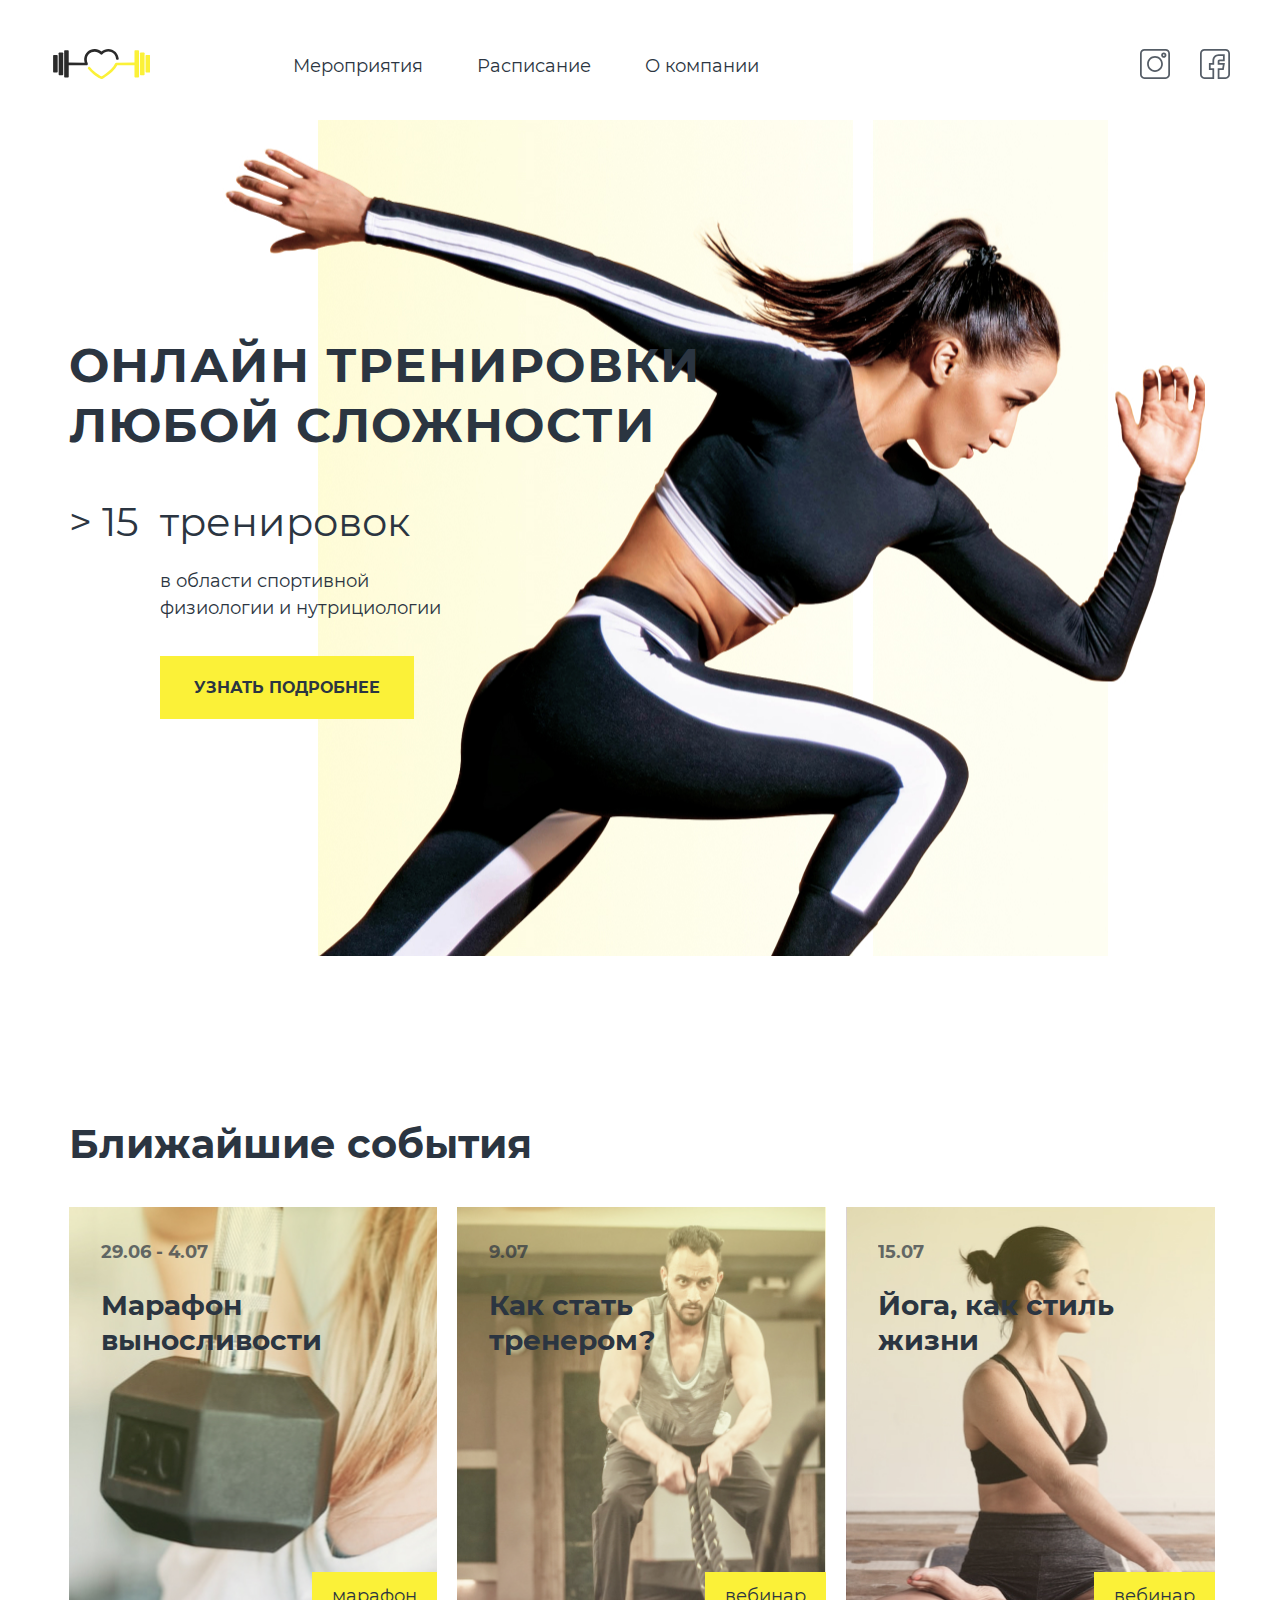
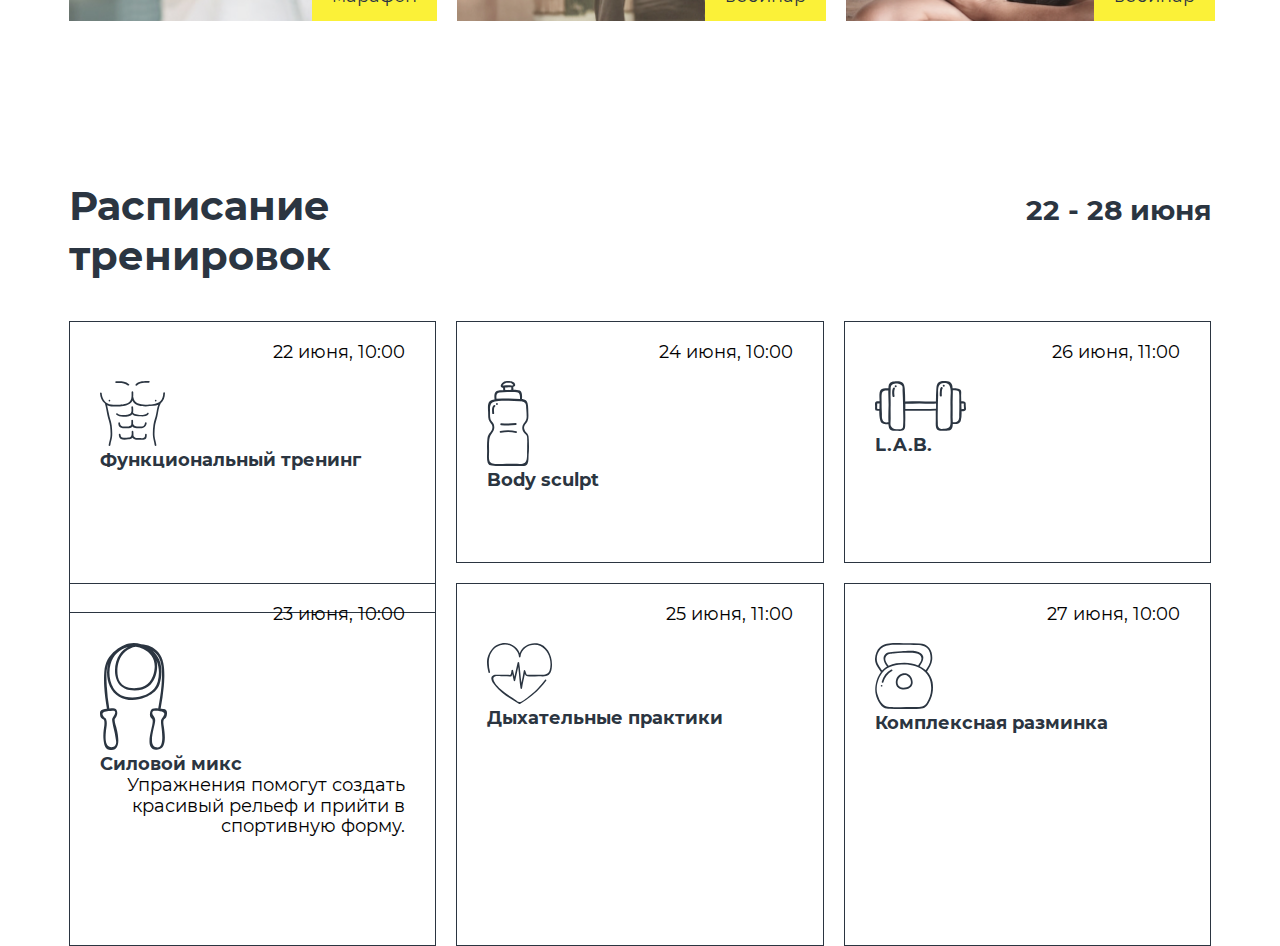
==== index.html @ 78ab70d5 "add home page" ====
<!DOCTYPE html>
<html lang="en">
<head>
    <meta charset="UTF-8">
    <meta http-equiv="X-UA-Compatible" content="IE=edge">
    <meta name="viewport" content="width=device-width, initial-scale=1.0">
    <title>Фитнес</title>
    <link rel="stylesheet" href="css/normalize.css">
    <link rel="stylesheet" href="css/main.css">
</head>
<body>
    <header>
        <div class="header-item">
            <div class="header-lg">
                <a href="index.html" class="header-logo"></a>
            </div>
            <nav>
                <ul class="header-nav">
                    <li><a href="#">Мероприятия</a></li>
                    <li><a href="#">Расписание</a></li>
                    <li><a href="#">О компании</a></li>
                </ul>
            </nav>
        </div>
        <div class="social-icons">
            <a href="#"><img src="img/instagram.svg" alt="inst"></a>
            <a href="#"><img src="img/fb.svg" alt="fb"></a>
        </div>
    </header>
    <div class="banner">
        <div class="container">
            <div class="banner-flex">
                <div class="banner-content">
                    <h1>онлайн тренировки любой&nbsp;сложности</h1>
                    <div class="banner-cont-flex">
                            <span>&gt;&nbsp;15</span>
                        <div>
                            <span> тренировок</span>
                            <p>в области спортивной физиологии и&nbsp;нутрициологии</p>
                            <a href="#">Узнать подробнее</a>
                        </div>
                    </div>
                    
                </div>
            </div>
        </div>
    </div>
    <section class="events">
        <div class="container">
            <div class="section-header">
                <h2>Ближайшие события</h2>
            </div>
            <div class="events-flex">
                <div class="events-item1 eventbg">
                    <p>29.06 - 4.07</p>
                    <h3>Марафон выносливости</h3>
                    <span>марафон</span>
                </div>
                <div class="events-item2 eventbg">
                    <p>9.07</p>
                    <h3>Как стать<br>тренером?</h3>
                    <span>вебинар</span>
                </div>
                <div class="events-item3 eventbg">
                    <p>15.07</p>
                    <h3>Йога, как стиль жизни</h3>
                    <span>вебинар</span>
                </div>
            </div>
        </div>
    </section>
    <section class="timetable">
        <div class="container">
            <div class="section-header">
                <h2>Расписание<br>тренировок</h2>
                <p>22 - 28 июня</p>
            </div>
            <div class="timetable-grid">
                <div class="timetable-grid-item">
                    <p>22 июня, 10:00</p>
                    <img src="img/body.svg" alt="body">
                    <h4>Функциональный тренинг</h4>
                </div>
                <div class="timetable-grid-item">
                    <p>24 июня, 10:00</p>
                    <img src="img/bottle.svg" alt="bottle">
                    <h4>Body sculpt</h4>
                </div>
                <div class="timetable-grid-item">
                    <p>26 июня, 11:00</p>
                    <img src="img/dumbbell.svg" alt="dumbbell">
                    <h4>L.A.B.</h4>
                </div>
                <div class="timetable-grid-item">
                    <p>23 июня, 10:00</p>
                    <img src="img/jump.svg" alt="jump">
                    <h4>Силовой микс</h4>
                    <p class="description">Упражнения помогут создать красивый рельеф и прийти в спортивную форму.</p>
                </div>
                <div class="timetable-grid-item">
                    <p>25 июня, 11:00</p>
                    <img src="img/heart.svg" alt="heart">
                    <h4>Дыхательные практики</h4>
                </div>
                <div class="timetable-grid-item">
                    <p>27 июня, 10:00</p>
                    <img src="img/weight.svg" alt="weight">
                    <h4>Комплексная разминка</h4>
                </div>
            </div>
        </div>
    </section>
</body>
</html>
---- css/main.css ----
@font-face {
    font-family: 'Montserrat';
    font-style: normal;
    font-weight: 700;
    src: url(../fonts/Montserrat-Bold.ttf) format("truetype");
}
@font-face {
    font-family: 'Montserrat';
    font-style: normal;
    font-weight: 400;
    src: url(../fonts/Montserrat-Regular.ttf) format("truetype");
}
body {
    font-family: 'Montserrat', sans-serif;
    font-weight: 400;
    color: #2B3541;
}
a {
    text-decoration: none;
    color: #2B3541;
}
.container {
    max-width: 1143px;
    margin: 0 auto;
    padding-left: 15px;
    padding-right: 15px;
}
header {
    display: flex;
    justify-content: space-between;
    padding: 49px 50px 27px 52.6px;
}
.header-logo {
    background-image: url(../img/logo.svg);
    background-repeat: no-repeat;
    background-position: center center;
    display: block;
    width: 97px;
    height: 30px;
}
.header-nav {
    list-style-type: none;
    display: flex;
    gap: 54px;
    margin-top: 7px;
    padding-left: 0;
}
.header-item {
    display: flex;
    justify-content: space-between;
    flex-basis: 44.2%;
}
.header-nav a {
    font-size: 18px;
}
.social-icons {
    display: flex;
    gap: 30px;
}
.banner {
    background-image: url(../img/banner-bg.jpg);
    background-repeat: no-repeat;
    background-position:  78% 79%;
    padding-top: 215px;
    padding-bottom: 259px;
    margin-bottom: 165px;
}
h1 {
    font-weight: 700;
    font-size: 48px;
    text-transform: uppercase;
    max-width: 676px;
    margin-top: 0;
    margin-bottom: 44px;
    letter-spacing: 0.03em;
    line-height: 125%;
}
.banner-cont-flex {
    display: flex;
    justify-content: start;
    gap: 21px;
}
.banner-content span {
    font-size: 40px;
}
.banner-content p {
    font-size: 18px;
    line-height: 150%;
    max-width: 297px;
    margin-top: 23px;
    margin-bottom: 57px;
}
.banner-content a {
    font-weight: 700;
    background-color: #FBF138;
    padding: 22px 34px;
    font-size: 16px;
    text-transform: uppercase;
}
.section-header h2 {
    font-weight: 700;
    font-size: 40px;
    margin: 0;
}
.events-flex {
    display: flex;
    justify-content: space-between;
    gap: 20px;
}
.eventbg {
    background-repeat: no-repeat;
    background-size: cover;
    background-position: center center;
    flex: 0 0 29.47%;
    height: 29.6vw;
    padding-top: 35px;
    padding-left: 32px;
    position: relative;
}
.events-item1 {
    background-image: url(../img/event1.jpg);
}
.events-item2 {
    background-image: url(../img/event2.jpg);
}
.events-item3 {
    background-image: url(../img/event3.jpg);
}
.eventbg p {
    font-weight: 700;
    font-size: 18px;
    opacity: 70%;
    margin-top: 0;
    margin-bottom: 25px;
}
.eventbg h3 {
    font-weight: 700;
    font-size: 28px;
    line-height: 125%;
    margin: 0;
}
.eventbg span {
    background: #FBF138;
    font-size: 18px;
    padding:14px 20px;
    position: absolute;
    bottom: 0;
    right: 0;
}
.events {
    margin-bottom: 160px;
}
.section-header {
    display: flex;
    justify-content: space-between;
    align-items: baseline;
    margin-bottom: 40px;
}
.timetable h2 {
    line-height: 1.25;
}
.section-header p {
    font-weight: 700;
    font-size: 28px;
    margin: 0;
}
.timetable-grid {
    display: grid;
    grid-template-columns: repeat(3, 1fr);
    gap: 20px;
    grid-template-rows: 40% 60%;
}
.timetable-grid-item {
    font-size: 18px;
    border: 1px solid;
    padding: 20px 30px;
}
.timetable-grid-item p {
    text-align: right;
    color: #010101;
    margin-top: 0;
}
.timetable-grid-item h4 {
    font-weight: 700;
    margin: 0;
}
.timetable-grid-item:nth-child(1) {
    height: 250px;
}
/* adaptive */

@media (max-width:1439px) {
    .header-item {
        flex-basis: 60%;
    }
}
@media (max-width:1111px) {
    .header-item {
        flex-basis: 83%;
    }
}
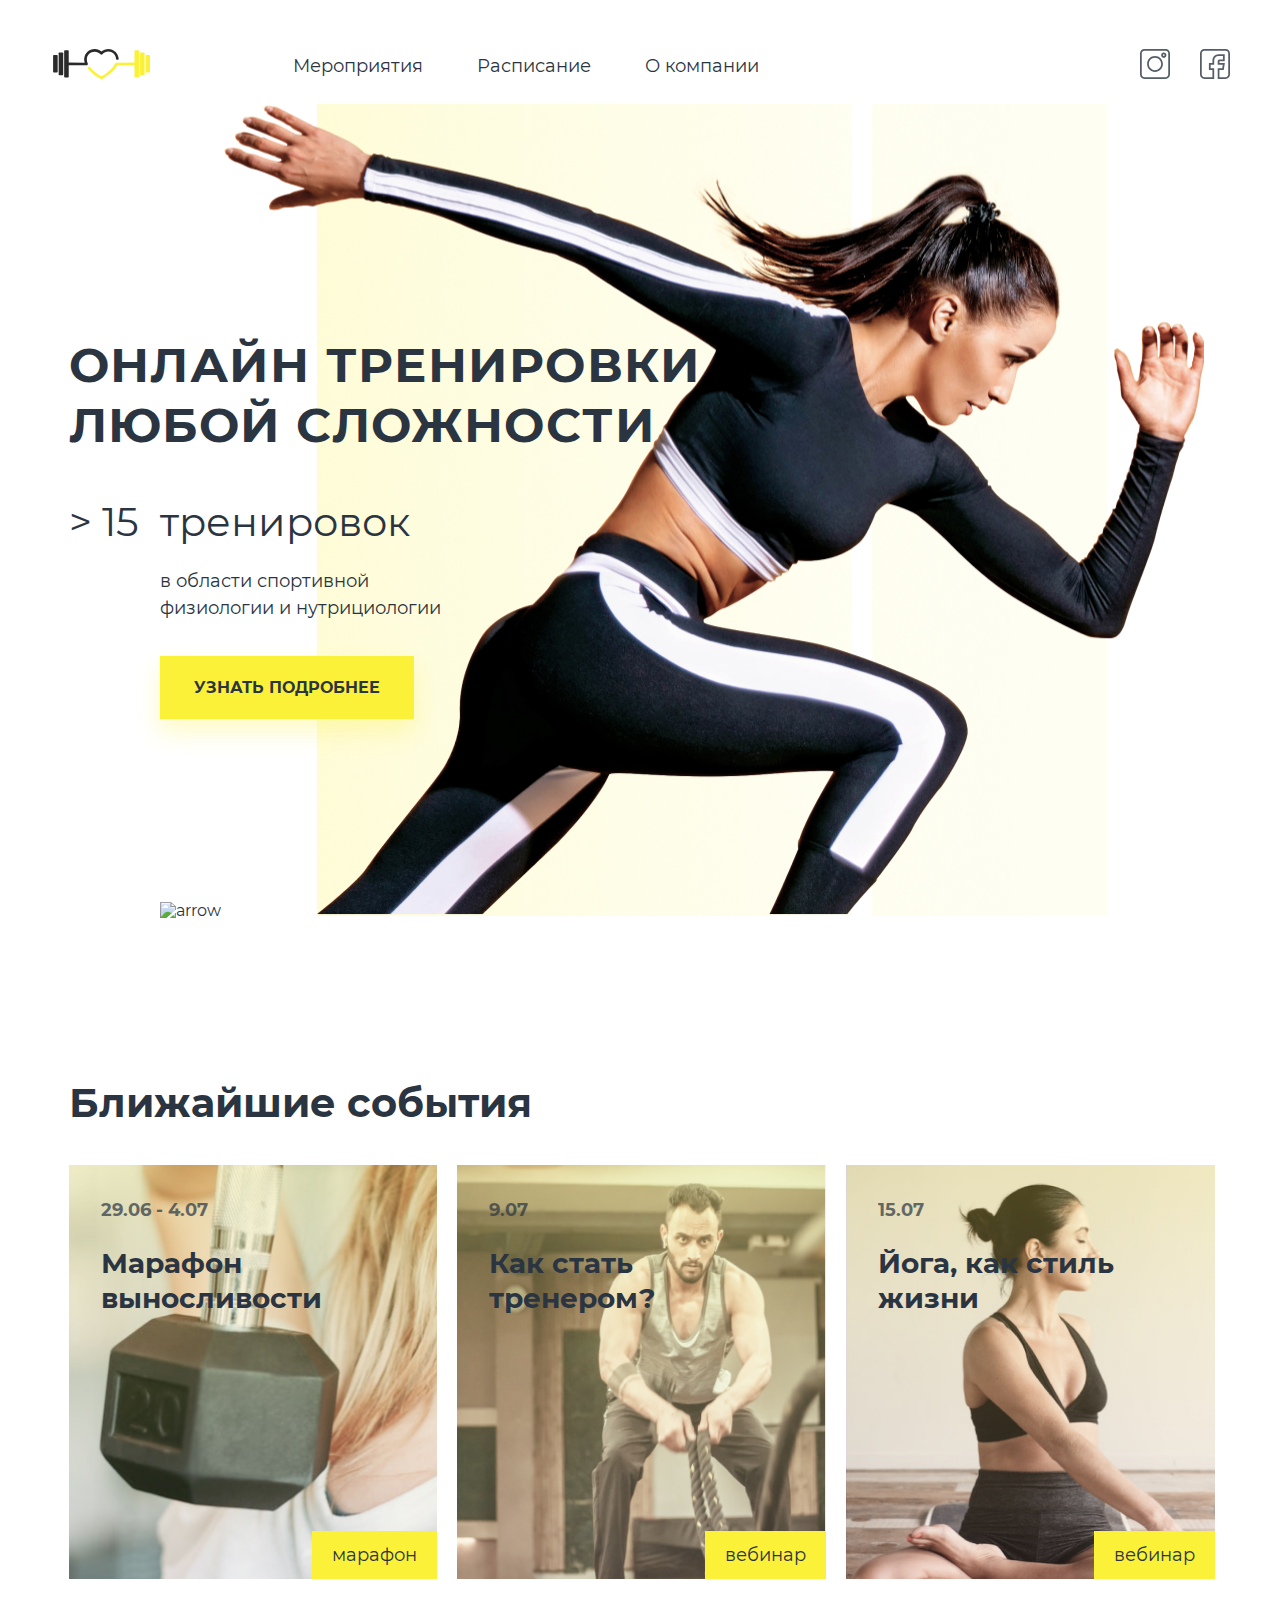
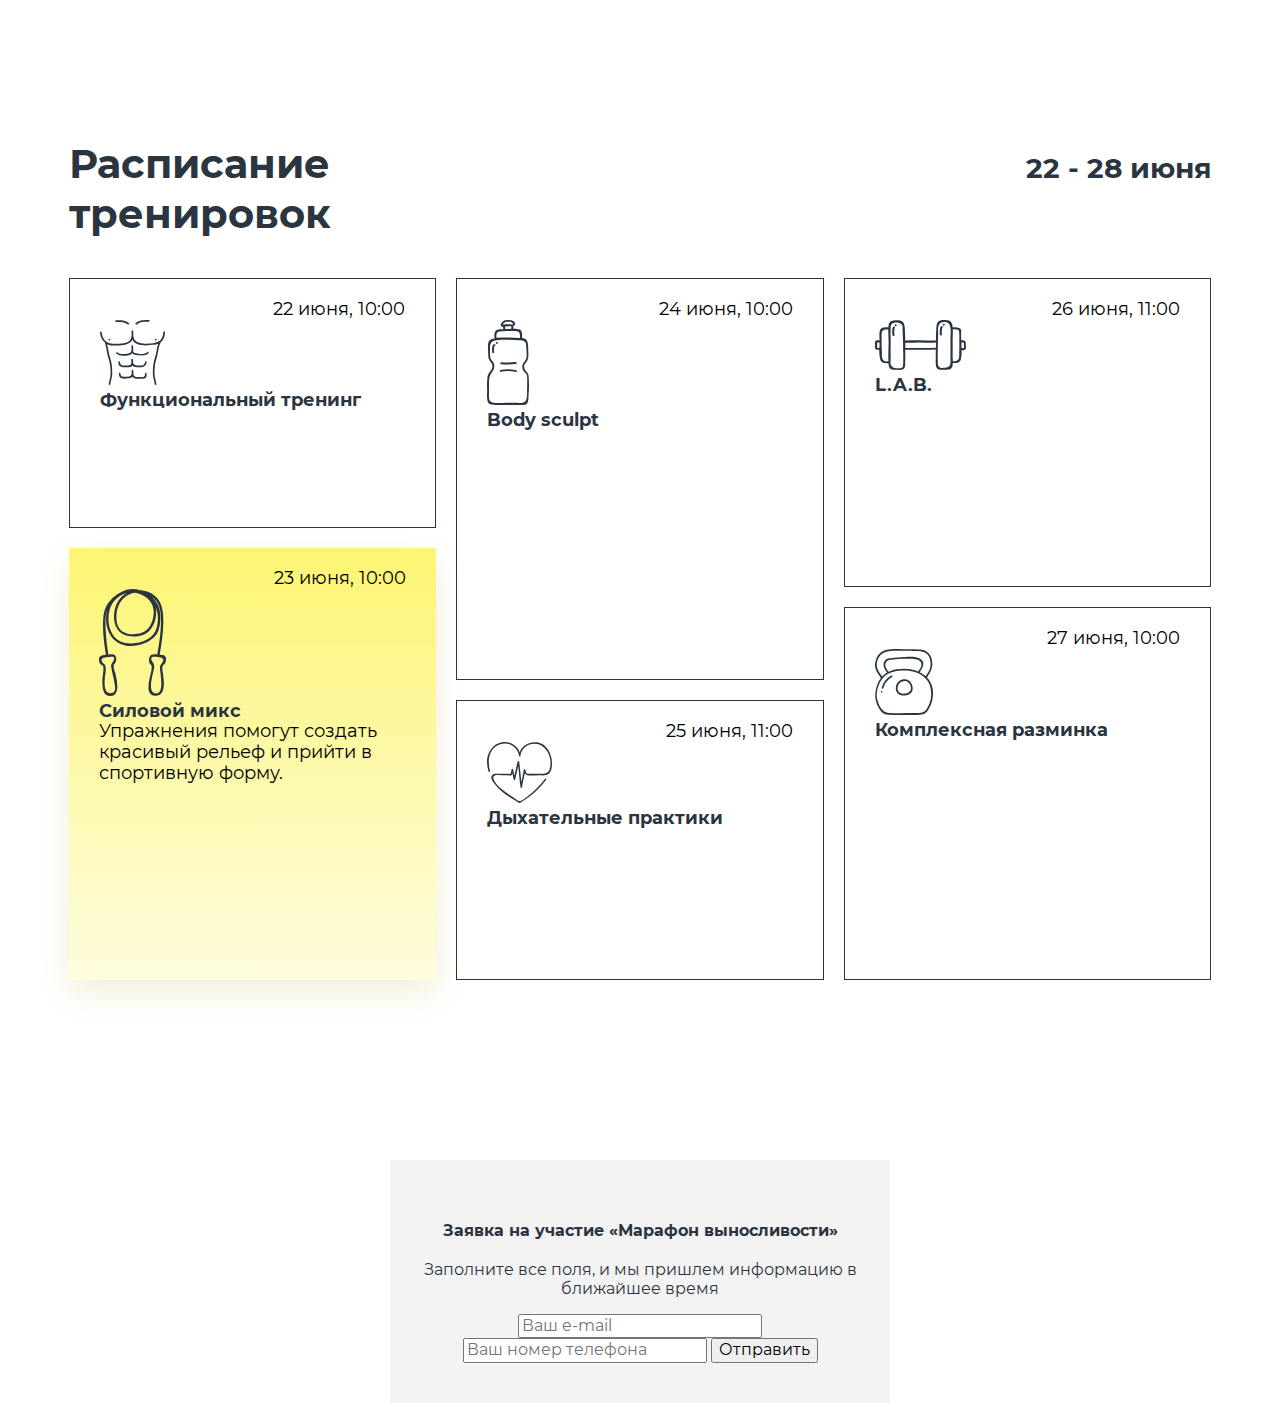
==== commit 4915dfe7: "add new version of site" ====
--- a/index.html
+++ b/index.html
@@ -6,7 +6,7 @@
     <meta name="viewport" content="width=device-width, initial-scale=1.0">
     <title>Фитнес</title>
     <link rel="stylesheet" href="css/normalize.css">
-    <link rel="stylesheet" href="css/main.css">
+    <link rel="stylesheet" href="css/index.css">
 </head>
 <body>
     <header>
@@ -16,7 +16,7 @@
             </div>
             <nav>
                 <ul class="header-nav">
-                    <li><a href="#">Мероприятия</a></li>
+                    <li><a href="#events">Мероприятия</a></li>
                     <li><a href="#">Расписание</a></li>
                     <li><a href="#">О компании</a></li>
                 </ul>
@@ -27,88 +27,100 @@
             <a href="#"><img src="img/fb.svg" alt="fb"></a>
         </div>
     </header>
-    <div class="banner">
-        <div class="container">
-            <div class="banner-flex">
-                <div class="banner-content">
-                    <h1>онлайн тренировки любой&nbsp;сложности</h1>
-                    <div class="banner-cont-flex">
+    <main>
+        <div class="banner">
+            <div class="container">
+                <div class="banner-flex">
+                    <div class="banner-content">
+                        <h1>онлайн тренировки любой&nbsp;сложности</h1>
+                        <div class="banner-cont-flex">
                             <span>&gt;&nbsp;15</span>
-                        <div>
-                            <span> тренировок</span>
-                            <p>в области спортивной физиологии и&nbsp;нутрициологии</p>
-                            <a href="#">Узнать подробнее</a>
+                            <div class="banner-cont-atem">
+                                <span> тренировок</span>
+                                <p>в области спортивной физиологии и&nbsp;нутрициологии</p>
+                                <a class="banner-btn btn-style" href="#">Узнать подробнее</a>
+                                <a  class="banner-arrow" href="#"><img src="img/arrow.svg" alt="arrow"></a>
+                            </div>
                         </div>
                     </div>
-                    
                 </div>
             </div>
         </div>
-    </div>
-    <section class="events">
-        <div class="container">
-            <div class="section-header">
-                <h2>Ближайшие события</h2>
-            </div>
-            <div class="events-flex">
-                <div class="events-item1 eventbg">
-                    <p>29.06 - 4.07</p>
-                    <h3>Марафон выносливости</h3>
-                    <span>марафон</span>
+        <section class="events" id="events">
+            <div class="container">
+                <div class="section-header">
+                    <h2>Ближайшие события</h2>
                 </div>
-                <div class="events-item2 eventbg">
-                    <p>9.07</p>
-                    <h3>Как стать<br>тренером?</h3>
-                    <span>вебинар</span>
-                </div>
-                <div class="events-item3 eventbg">
-                    <p>15.07</p>
-                    <h3>Йога, как стиль жизни</h3>
-                    <span>вебинар</span>
+                <div class="events-flex">
+                    <div class="events-item event1">
+                        <p>29.06 - 4.07</p>
+                        <h3>Марафон выносливости</h3>
+                        <a class="btn-style" href="#pop-up">Участвовать</a>
+                        <span>марафон</span>
+                    </div>
+                    <div class="events-item event2">
+                        <p>9.07</p>
+                        <h3>Как стать<br>тренером?</h3>
+                        <span>вебинар</span>
+                    </div>
+                    <div class="events-item event3">
+                        <p>15.07</p>
+                        <h3>Йога, как стиль жизни</h3>
+                        <span>вебинар</span>
+                    </div>
                 </div>
             </div>
-        </div>
-    </section>
-    <section class="timetable">
-        <div class="container">
-            <div class="section-header">
-                <h2>Расписание<br>тренировок</h2>
-                <p>22 - 28 июня</p>
-            </div>
-            <div class="timetable-grid">
-                <div class="timetable-grid-item">
-                    <p>22 июня, 10:00</p>
-                    <img src="img/body.svg" alt="body">
-                    <h4>Функциональный тренинг</h4>
+        </section>
+        <section class="timetable">
+            <div class="container">
+                <div class="section-header">
+                    <h2>Расписание<br>тренировок</h2>
+                    <p>22 - 28 июня</p>
                 </div>
-                <div class="timetable-grid-item">
-                    <p>24 июня, 10:00</p>
-                    <img src="img/bottle.svg" alt="bottle">
-                    <h4>Body sculpt</h4>
-                </div>
-                <div class="timetable-grid-item">
-                    <p>26 июня, 11:00</p>
-                    <img src="img/dumbbell.svg" alt="dumbbell">
-                    <h4>L.A.B.</h4>
-                </div>
-                <div class="timetable-grid-item">
-                    <p>23 июня, 10:00</p>
-                    <img src="img/jump.svg" alt="jump">
-                    <h4>Силовой микс</h4>
-                    <p class="description">Упражнения помогут создать красивый рельеф и прийти в спортивную форму.</p>
-                </div>
-                <div class="timetable-grid-item">
-                    <p>25 июня, 11:00</p>
-                    <img src="img/heart.svg" alt="heart">
-                    <h4>Дыхательные практики</h4>
-                </div>
-                <div class="timetable-grid-item">
-                    <p>27 июня, 10:00</p>
-                    <img src="img/weight.svg" alt="weight">
-                    <h4>Комплексная разминка</h4>
+                <div class="timetable-grid">
+                    <div class="timetable-grid-item">
+                        <p>22 июня, 10:00</p>
+                        <img src="img/body.svg" alt="body">
+                        <h4>Функциональный тренинг</h4>
+                    </div>
+                    <div class="timetable-grid-item">
+                        <p>24 июня, 10:00</p>
+                        <img src="img/bottle.svg" alt="bottle">
+                        <h4>Body sculpt</h4>
+                    </div>
+                    <div class="timetable-grid-item">
+                        <p>26 июня, 11:00</p>
+                        <img src="img/dumbbell.svg" alt="dumbbell">
+                        <h4>L.A.B.</h4>
+                    </div>
+                    <div class="timetable-grid-item bg-gradient">
+                        <p>23 июня, 10:00</p>
+                        <img src="img/jump.svg" alt="jump">
+                        <h4>Силовой микс</h4>
+                        <p id="timetable-item-desc">Упражнения помогут создать красивый рельеф и прийти в спортивную форму.</p>
+                    </div>
+                    <div class="timetable-grid-item">
+                        <p>25 июня, 11:00</p>
+                        <img src="img/heart.svg" alt="heart">
+                        <h4>Дыхательные практики</h4>
+                    </div>
+                    <div class="timetable-grid-item">
+                        <p>27 июня, 10:00</p>
+                        <img src="img/weight.svg" alt="weight">
+                        <h4>Комплексная разминка</h4>
+                    </div>
                 </div>
             </div>
-        </div>
-    </section>
+        </section>
+    </main>
+    <div class="pop-up" id="pop-up">
+        <h4>Заявка на участие «Марафон выносливости»</h4>
+        <p>Заполните все поля, и мы пришлем информацию в ближайшее время</p>
+        <form>
+            <input type="text" name="email" placeholder="Ваш e-mail">
+            <input type="text" name="phone" placeholder="Ваш номер телефона">
+            <button class="button" type="submit">Отправить</button>
+        </form>
+    </div>
 </body>
 </html>--- a/css/index.css
+++ b/css/index.css
@@ -0,0 +1,282 @@
+@font-face {
+    font-family: 'Montserrat';
+    font-style: normal;
+    font-weight: 700;
+    src: url(../fonts/Montserrat-Bold.ttf) format("truetype");
+}
+@font-face {
+    font-family: 'Montserrat';
+    font-style: normal;
+    font-weight: 400;
+    src: url(../fonts/Montserrat-Regular.ttf) format("truetype");
+}
+body {
+    font-family: 'Montserrat', sans-serif;
+    font-weight: 400;
+    color: #2B3541;
+}
+a {
+    text-decoration: none;
+    color: #2B3541;
+}
+.container {
+    max-width: 1143px;
+    margin: 0 auto;
+    padding-left: 15px;
+    padding-right: 15px;
+}
+header {
+    display: flex;
+    justify-content: space-between;
+    padding: 49px 50px 0 52.6px;
+}
+.header-logo {
+    background-image: url(../img/logo.svg);
+    background-repeat: no-repeat;
+    background-position: center center;
+    display: block;
+    width: 97px;
+    height: 30px;
+}
+.header-nav {
+    list-style-type: none;
+    display: flex;
+    gap: 54px;
+    margin-top: 7px;
+    padding-left: 0;
+}
+.header-item {
+    display: flex;
+    justify-content: space-between;
+    flex-basis: 44.2%;
+}
+.header-nav a {
+    font-size: 18px;
+}
+.header-nav a::after {
+    content: '';
+    width: 100%;
+    height: 1px;
+    margin-top: 10px;
+    background-color: transparent;
+    display: block;
+    transition: background-color 0.4s;
+}
+.header-nav a:hover::after {
+    background-color: #2B3541;
+}
+.social-icons {
+    display: flex;
+    gap: 30px;
+}
+.social-icons img {
+    transition: transform 0.3s;
+}
+.social-icons img:hover {
+    transform: scale(1.2);
+}
+.banner {
+    background-image: url(../img/banner-bg.jpg);
+    background-repeat: no-repeat;
+    background-position:  77.9% 112%;
+    padding-top: 231px;
+    margin-bottom: 160px;
+}
+h1 {
+    font-weight: 700;
+    font-size: 48px;
+    text-transform: uppercase;
+    max-width: 676px;
+    margin-top: 0;
+    margin-bottom: 44px;
+    letter-spacing: 0.03em;
+    line-height: 1.25;
+}
+.banner-cont-flex {
+    display: flex;
+    justify-content: start;
+    gap: 21px;
+}
+.banner-content span {
+    font-size: 40px;
+}
+.banner-content p {
+    font-size: 18px;
+    line-height: 1.5;
+    max-width: 297px;
+    margin-top: 23px;
+    margin-bottom: 57px;
+}
+.btn-style {
+    background-color: #FBF138;
+    font-size: 16px;
+    text-transform: uppercase;
+    font-weight: 700;
+    box-shadow: 0px 13px 24px rgba(251, 241, 56, 0.3);
+    transition: 0.4s;
+}
+.btn-style:hover {
+    background-color: #2B3541;
+    color: #FBF138;
+    box-shadow: 0px 13px 24px rgba(70, 86, 106, 0.2);
+}
+.banner-btn {
+    padding: 22px 34px;
+}
+.banner-arrow {
+    margin-top: 205px;
+    display: block;
+}
+.section-header h2 {
+    font-weight: 700;
+    font-size: 40px;
+    margin: 0;
+}
+.events-flex {
+    display: flex;
+    justify-content: space-between;
+    gap: 20px;
+}
+.events-item {
+    background-repeat: no-repeat;
+    background-size: cover;
+    background-position: center center;
+    flex: 0 0 29.47%;
+    height: 29.6vw;
+    padding-top: 35px;
+    padding-left: 32px;
+    position: relative;
+}
+.events-item a {
+    margin-top: 40px;
+    padding: 20px 37px;
+    display: none;
+}
+.event1:hover.events-item a {
+    display:inline-block;
+}
+.event1 {
+    background-image: url(../img/event1.jpg);
+}
+.event2 {
+    background-image: url(../img/event2.jpg);
+}
+.event3 {
+    background-image: url(../img/event3.jpg);
+}
+.events-item p {
+    font-weight: 700;
+    font-size: 18px;
+    opacity: 0.7;
+    margin-top: 0;
+    margin-bottom: 25px;
+}
+.events-item h3 {
+    font-weight: 700;
+    font-size: 28px;
+    line-height: 1.25;
+    margin: 0;
+}
+.events-item span {
+    background: #FBF138;
+    font-size: 18px;
+    padding:14px 20px;
+    position: absolute;
+    bottom: 0;
+    right: 0;
+}
+.event1:hover.events-item span {
+    display: none;
+}
+.events {
+    margin-bottom: 160px;
+}
+.pop-up {
+    background-color: #F3F3F3;
+    max-width: 500px;
+    text-align: center;
+    position: absolute;
+    left: 0;
+    right: 0;
+    margin: 20px auto 0;
+    padding: 40px 30px;
+    box-sizing: border-box;
+}
+.section-header {
+    display: flex;
+    justify-content: space-between;
+    align-items: baseline;
+    margin-bottom: 39px;
+}
+.timetable {
+    margin-bottom: 160px;
+}
+.timetable h2 {
+    line-height: 1.25;
+}
+.section-header p {
+    font-weight: 700;
+    font-size: 28px;
+    margin: 0;
+}
+.timetable-grid {
+    display: grid;
+    grid-template-columns: repeat(3, 1fr);
+    grid-template-rows: 250px 39px 73px 280px;
+    gap: 20px;
+}
+.timetable-grid-item:nth-child(1) {
+    grid-area: 1 / 1 / 1 / 1;
+}
+.timetable-grid-item:nth-child(2) {
+    grid-area: 1 / 2 / 4 / 2;
+}
+.timetable-grid-item:nth-child(3) {
+    grid-area: 1 / 3 / 3 / 3;
+}
+.timetable-grid-item:nth-child(4) {
+    grid-area: 2 / 1 / 5 / 1;
+}
+.timetable-grid-item:nth-child(5) {
+    grid-area: 4 / 2 / 5 / 2;
+}
+.timetable-grid-item:nth-child(6) {
+    grid-area: 3 / 3 / 5 / 3;
+}
+.timetable-grid-item {
+    font-size: 18px;
+    border: 1px solid;
+    padding: 20px 30px;
+    /* display: flex;
+    flex-direction:column; */
+}
+.timetable-grid-item p {
+    text-align: right;
+    color: #010101;
+    margin: 0;
+}
+.timetable-grid-item h4 {
+    font-weight: 700;
+    margin: 0;
+}
+.bg-gradient {
+    background: linear-gradient(180deg, rgba(251, 241, 56, 0.7) 0%, rgba(253, 249, 182, 0.45) 100%);
+    border: none;
+    box-shadow: 0px 13px 30px rgba(186, 180, 69, 0.2);
+}
+#timetable-item-desc {
+    text-align: left;
+    font-size: 18px;
+}
+/* adaptive */
+
+@media (max-width:1439px) {
+    .header-item {
+        flex-basis: 60%;
+    }
+}
+@media (max-width:1111px) {
+    .header-item {
+        flex-basis: 83%;
+    }
+}
